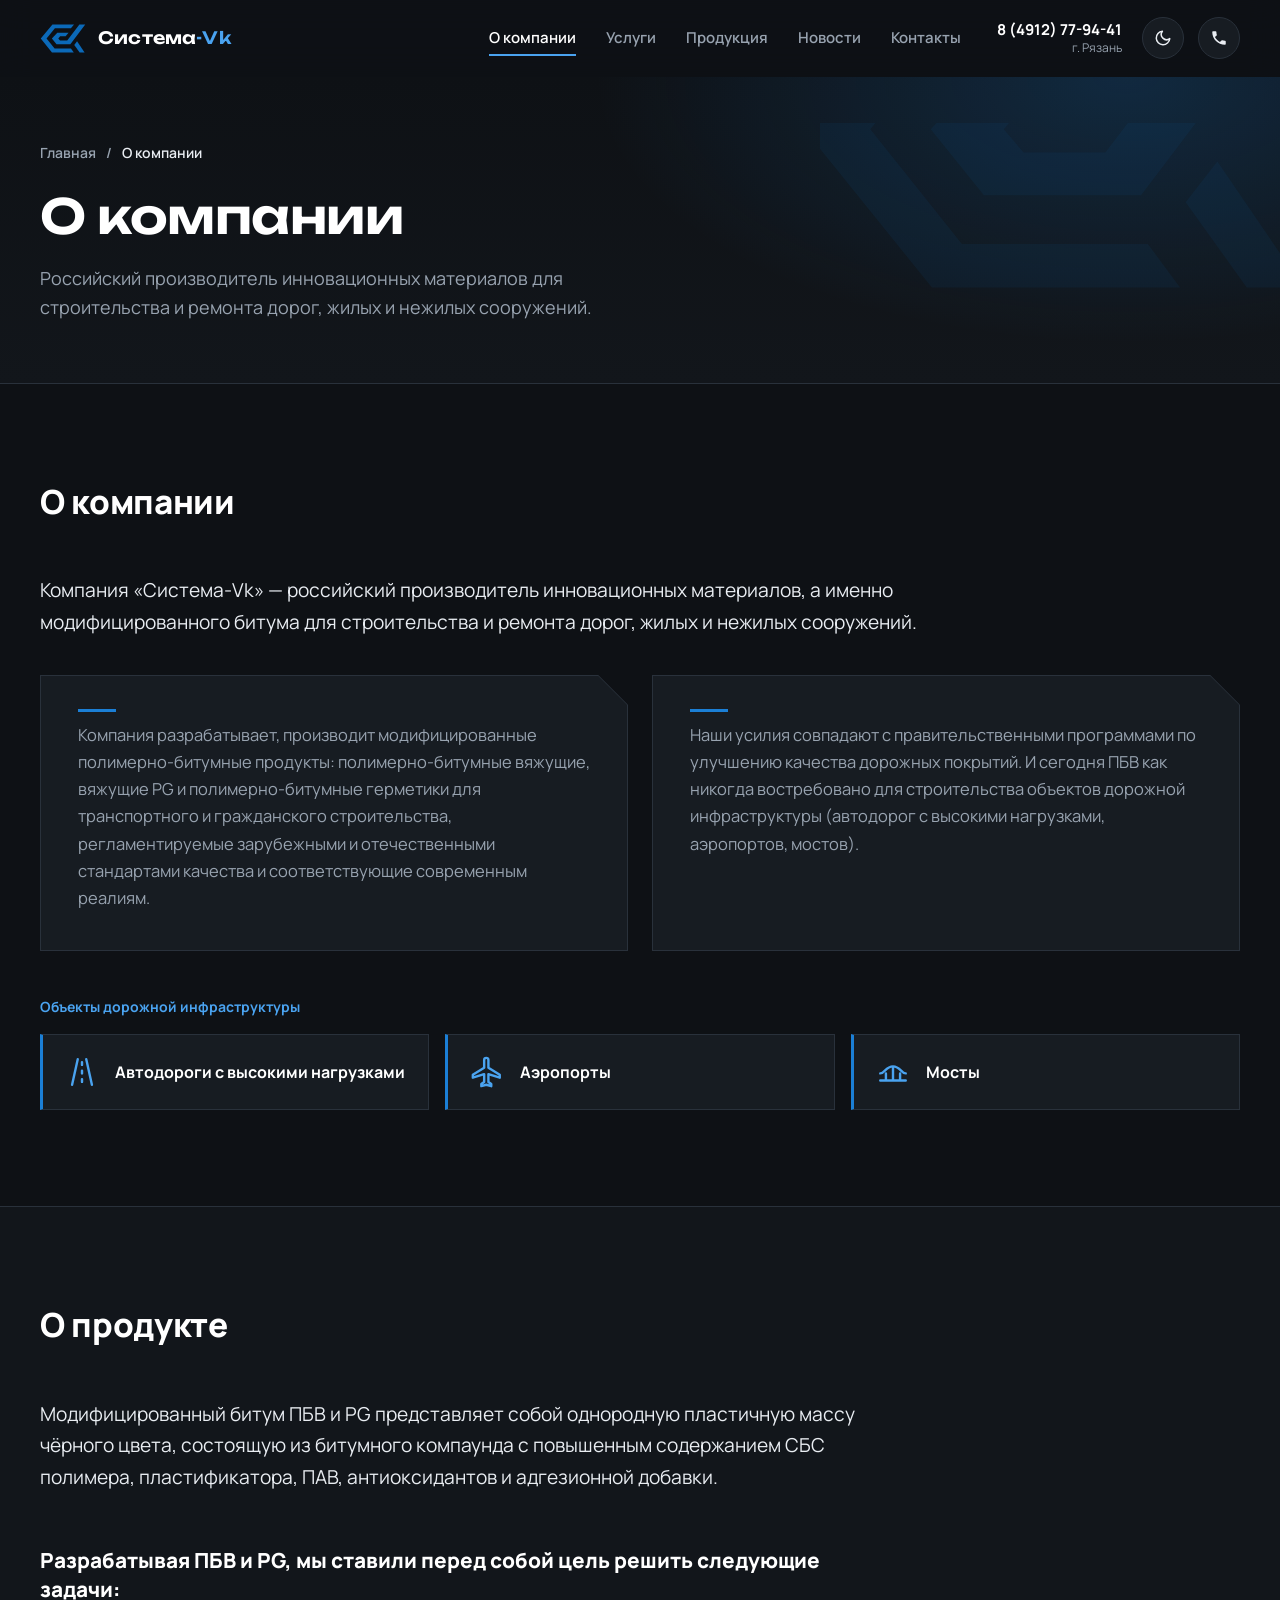
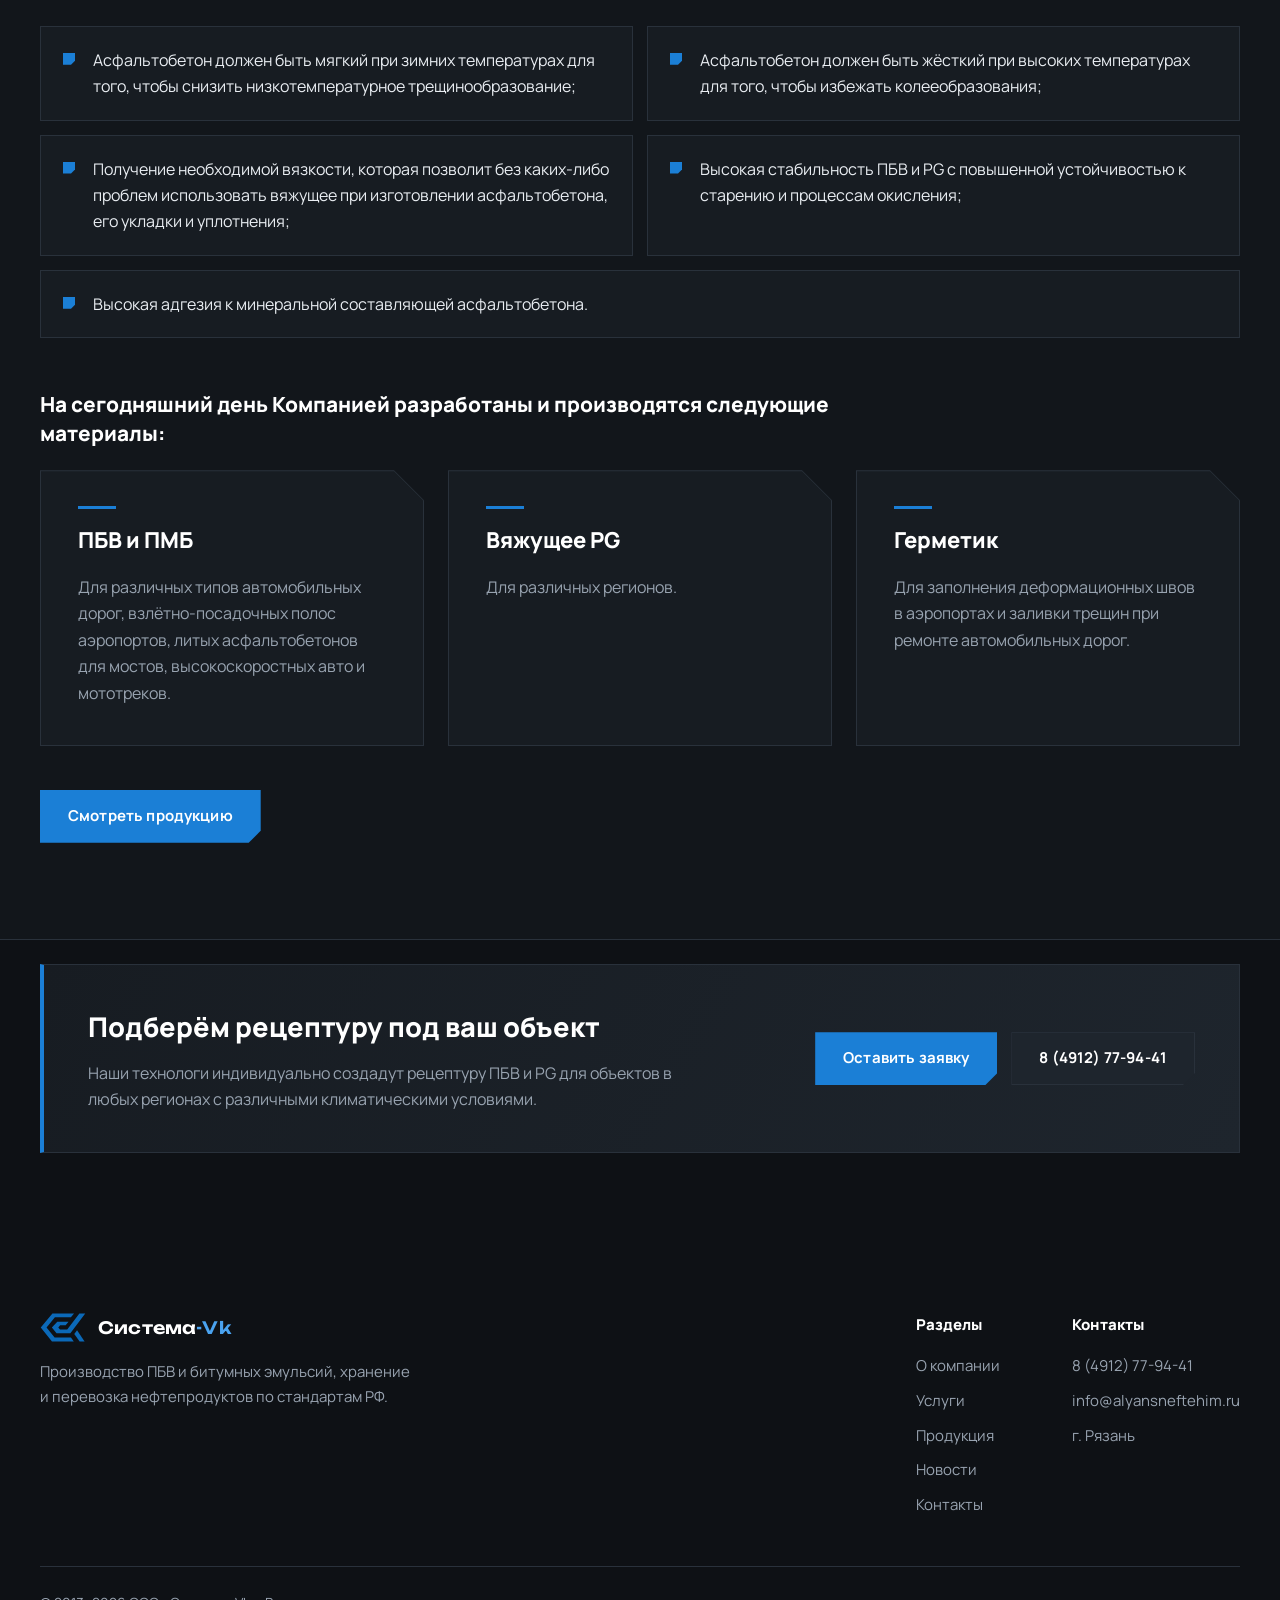
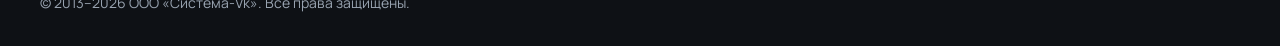
==== about.html @ 969b3a1b "update 2.0" ====
<!DOCTYPE html>
<html lang="ru" data-theme="dark">
<head>
<meta charset="UTF-8">
<meta name="viewport" content="width=device-width, initial-scale=1.0">
<title>О компании | Система-Vk</title>
<meta name="description" content="Компания «Система-Vk» — российский производитель модифицированного битума: ПБВ, вяжущих PG и герметиков">
<meta name="theme-color" content="#0e1115">
<link rel="icon" href="data:image/svg+xml,%3Csvg xmlns='http://www.w3.org/2000/svg' viewBox='40 281 920 584'%3E%3Cg fill='%230b69b8'%3E%3Cpolygon points='287,293 722,293 660,369 337,369 169,573 331,776 660,776 717,853 278,853 52,573'/%3E%3Cpolygon points='830,293 948,293 648,690 370,690 276,573 385,455 612,455 553,528 443,528 405,573 440,614 585,614'/%3E%3Cpolygon points='783,630 935,853 835,853 727,702'/%3E%3C/g%3E%3C/svg%3E">
<link rel="preconnect" href="https://fonts.googleapis.com">
<link rel="preconnect" href="https://fonts.gstatic.com" crossorigin>
<link href="https://fonts.googleapis.com/css2?family=Manrope:wght@400;500;600;700;800&family=Unbounded:wght@500;600&display=swap" rel="stylesheet">
<script>
  (function () {
    try { var t = localStorage.getItem('theme'); if (t) document.documentElement.setAttribute('data-theme', t); } catch (e) {}
    document.documentElement.classList.add('js');
  })();
</script>
<link rel="stylesheet" href="about.css">
</head>
<body>

  <svg width="0" height="0" style="position:absolute" aria-hidden="true">
    <symbol id="logo-mark" viewBox="40 281 920 584">
      <polygon fill="currentColor" points="287,293 722,293 660,369 337,369 169,573 331,776 660,776 717,853 278,853 52,573"/>
      <polygon fill="currentColor" points="830,293 948,293 648,690 370,690 276,573 385,455 612,455 553,528 443,528 405,573 440,614 585,614"/>
      <polygon fill="currentColor" points="783,630 935,853 835,853 727,702"/>
    </symbol>
  </svg>

  <header class="site-header">
    <div class="container header-inner">
      <a href="index.html" class="logo" aria-label="Система-Vk — на главную">
        <svg class="logo-mark" aria-hidden="true"><use href="#logo-mark"/></svg>
        <span class="logo-text">Система<b>-Vk</b></span>
      </a>

      <nav class="main-nav" id="mainNav" aria-label="Основное меню">
        <a href="about.html" data-page="about.html">О компании</a>
        <a href="services.html" data-page="services.html">Услуги</a>
        <a href="products.html" data-page="products.html">Продукция</a>
        <a href="news.html" data-page="news.html">Новости</a>
        <a href="contact.html" data-page="contact.html">Контакты</a>
      </nav>

      <div class="header-actions">
        <div class="phone-block">
          <a href="tel:+74912779441">8 (4912) 77-94-41</a>
          <span>г. Рязань</span>
        </div>
        <button type="button" class="theme-toggle" aria-label="Переключить тему">
          <svg class="icon-sun" viewBox="0 0 24 24" width="18" height="18" fill="none" stroke="currentColor" stroke-width="2" stroke-linecap="round"><circle cx="12" cy="12" r="4"/><path d="M12 2v2M12 20v2M4.9 4.9l1.4 1.4M17.7 17.7l1.4 1.4M2 12h2M20 12h2M4.9 19.1l1.4-1.4M17.7 6.3l1.4-1.4"/></svg>
          <svg class="icon-moon" viewBox="0 0 24 24" width="18" height="18" fill="none" stroke="currentColor" stroke-width="2" stroke-linecap="round" stroke-linejoin="round"><path d="M21 12.8A9 9 0 1 1 11.2 3a7 7 0 0 0 9.8 9.8z"/></svg>
        </button>
        <button type="button" class="call-btn" data-open-modal="callModal" aria-label="Заказать звонок">
          <svg viewBox="0 0 24 24" width="18" height="18"><path d="M6.6 10.8c1.4 2.8 3.8 5.1 6.6 6.6l2.2-2.2c.3-.3.7-.4 1-.2 1.1.4 2.3.6 3.6.6.6 0 1 .4 1 1V20c0 .6-.4 1-1 1C10.6 21 3 13.4 3 4c0-.6.4-1 1-1h3.5c.6 0 1 .4 1 1 0 1.3.2 2.5.6 3.6.1.4 0 .8-.2 1l-2.3 2.2z" fill="currentColor"/></svg>
        </button>
        <button type="button" class="btn btn-primary header-cta" data-open-modal="requestModal">Оставить заявку</button>
        <button type="button" class="burger" aria-label="Меню" aria-expanded="false" aria-controls="mainNav"><span></span><span></span><span></span></button>
      </div>
    </div>
  </header>

  <main>

    <section class="page-hero">
      <div class="page-hero-mark" aria-hidden="true"><svg viewBox="40 281 920 584"><use href="#logo-mark"/></svg></div>
      <div class="container page-hero-inner">
        <nav class="breadcrumbs" aria-label="Хлебные крошки">
          <a href="index.html">Главная</a><span aria-hidden="true">/</span><span>О компании</span>
        </nav>
        <h1>О компании</h1>
        <p>Российский производитель инновационных материалов для строительства и ремонта дорог, жилых и нежилых сооружений.</p>
      </div>
    </section>

    <section class="section">
      <div class="container">
        <div class="section-head reveal">
          <h2>О компании</h2>
        </div>

        <p class="lead reveal">Компания «Система-Vk» — российский производитель инновационных материалов, а именно модифицированного битума для строительства и ремонта дорог, жилых и нежилых сооружений.</p>

        <div class="two-col">
          <article class="card card-plain reveal">
            <div class="card-body">
              <p>Компания разрабатывает, производит модифицированные полимерно-битумные продукты: полимерно-битумные вяжущие, вяжущие PG и полимерно-битумные герметики для транспортного и гражданского строительства, регламентируемые зарубежными и отечественными стандартами качества и соответствующие современным реалиям.</p>
            </div>
          </article>
          <article class="card card-plain reveal">
            <div class="card-body">
              <p>Наши усилия совпадают с правительственными программами по улучшению качества дорожных покрытий. И сегодня ПБВ как никогда востребовано для строительства объектов дорожной инфраструктуры (автодорог с высокими нагрузками, аэропортов, мостов).</p>
            </div>
          </article>
        </div>

        <p class="objects-title reveal">Объекты дорожной инфраструктуры</p>
        <ul class="objects">
          <li class="reveal">
            <svg viewBox="0 0 24 24" fill="none" stroke="currentColor" stroke-width="1.7" stroke-linecap="round" stroke-linejoin="round" aria-hidden="true"><path d="M9 3 5 21M15 3l4 18M12 5v2M12 11v2M12 17v2"/></svg>
            Автодороги с высокими нагрузками
          </li>
          <li class="reveal">
            <svg viewBox="0 0 24 24" fill="none" stroke="currentColor" stroke-width="1.7" stroke-linecap="round" stroke-linejoin="round" aria-hidden="true"><path d="M21 16v-2l-8-5V3.5a1.5 1.5 0 0 0-3 0V9l-8 5v2l8-2.5V19l-2 1.5V22l3.5-1 3.5 1v-1.5L13 19v-5.5z"/></svg>
            Аэропорты
          </li>
          <li class="reveal">
            <svg viewBox="0 0 24 24" fill="none" stroke="currentColor" stroke-width="1.7" stroke-linecap="round" stroke-linejoin="round" aria-hidden="true"><path d="M3 18h18M3 13c3 0 4-5 9-5s6 5 9 5M7 13v5M12 8v10M17 13v5"/></svg>
            Мосты
          </li>
        </ul>
      </div>
    </section>

    <section class="section section-soft">
      <div class="container">
        <div class="section-head reveal">
          <h2>О продукте</h2>
        </div>

        <p class="lead reveal">Модифицированный битум ПБВ и PG представляет собой однородную пластичную массу чёрного цвета, состоящую из битумного компаунда с повышенным содержанием СБС полимера, пластификатора, ПАВ, антиоксидантов и адгезионной добавки.</p>

        <h3 class="sub-head reveal">Разрабатывая ПБВ и PG, мы ставили перед собой цель решить следующие задачи:</h3>
        <ul class="goals">
          <li class="reveal">Асфальтобетон должен быть мягкий при зимних температурах для того, чтобы снизить низкотемпературное трещинообразование;</li>
          <li class="reveal">Асфальтобетон должен быть жёсткий при высоких температурах для того, чтобы избежать колееобразования;</li>
          <li class="reveal">Получение необходимой вязкости, которая позволит без каких-либо проблем использовать вяжущее при изготовлении асфальтобетона, его укладки и уплотнения;</li>
          <li class="reveal">Высокая стабильность ПБВ и PG с повышенной устойчивостью к старению и процессам окисления;</li>
          <li class="reveal">Высокая адгезия к минеральной составляющей асфальтобетона.</li>
        </ul>

        <h3 class="sub-head reveal">На сегодняшний день Компанией разработаны и производятся следующие материалы:</h3>
        <div class="materials">
          <article class="card reveal">
            <div class="card-body">
              <h3>ПБВ и ПМБ</h3>
              <p>Для различных типов автомобильных дорог, взлётно-посадочных полос аэропортов, литых асфальтобетонов для мостов, высокоскоростных авто и мототреков.</p>
            </div>
          </article>
          <article class="card reveal">
            <div class="card-body">
              <h3>Вяжущее PG</h3>
              <p>Для различных регионов.</p>
            </div>
          </article>
          <article class="card reveal">
            <div class="card-body">
              <h3>Герметик</h3>
              <p>Для заполнения деформационных швов в аэропортах и заливки трещин при ремонте автомобильных дорог.</p>
            </div>
          </article>
        </div>

        <div class="section-action reveal">
          <a href="products.html" class="btn btn-primary">Смотреть продукцию</a>
        </div>
      </div>
    </section>

    <section class="section cta-section">
      <div class="container">
        <div class="cta reveal">
          <div class="cta-text">
            <h2>Подберём рецептуру под ваш объект</h2>
            <p>Наши технологи индивидуально создадут рецептуру ПБВ и PG для объектов в любых регионах с различными климатическими условиями.</p>
          </div>
          <div class="cta-actions">
            <button type="button" class="btn btn-primary" data-open-modal="requestModal">Оставить заявку</button>
            <a href="tel:+74912779441" class="btn btn-ghost">8 (4912) 77-94-41</a>
          </div>
        </div>
      </div>
    </section>

  </main>

  <footer class="site-footer">
    <div class="container">
      <div class="footer-top">
        <div class="footer-brand">
          <div class="logo">
            <svg class="logo-mark" aria-hidden="true"><use href="#logo-mark"/></svg>
            <span class="logo-text">Система<b>-Vk</b></span>
          </div>
          <p>Производство ПБВ и битумных эмульсий, хранение и перевозка нефтепродуктов по стандартам РФ.</p>
        </div>
        <div class="footer-cols">
          <div class="footer-col">
            <h5>Разделы</h5>
            <a href="about.html">О компании</a>
            <a href="services.html">Услуги</a>
            <a href="products.html">Продукция</a>
            <a href="news.html">Новости</a>
            <a href="contact.html">Контакты</a>
          </div>
          <div class="footer-col">
            <h5>Контакты</h5>
            <a href="tel:+74912779441">8 (4912) 77-94-41</a>
            <a href="mailto:info@alyansneftehim.ru">info@alyansneftehim.ru</a>
            <a href="contact.html">г. Рязань</a>
          </div>
        </div>
      </div>
      <div class="footer-bottom">
        <span>© 2013–2026 ООО «Система-Vk». Все права защищены.</span>
      </div>
    </div>
  </footer>

  <!-- ОКНО: ЗАЯВКА -->
  <div class="modal-overlay" id="requestModal" aria-hidden="true">
    <div class="modal-box" role="dialog" aria-modal="true" aria-labelledby="modalTitle">
      <button type="button" class="modal-close" data-close-modal aria-label="Закрыть">✕</button>
      <h3 id="modalTitle">Оставить заявку</h3>
      <form class="modal-form" data-success="Спасибо! Заявка отправлена.">
        <div class="field">
          <label for="modalName">Имя</label>
          <input id="modalName" type="text" placeholder="Ваше имя" required>
        </div>
        <div class="field">
          <label for="modalEmail">Email</label>
          <input id="modalEmail" type="email" placeholder="example@mail.ru" required>
        </div>
        <div class="field">
          <label for="modalMessage">Сообщение</label>
          <textarea id="modalMessage" placeholder="Опишите ваш запрос"></textarea>
        </div>
        <a href="privacy-policy.html" class="modal-privacy-link">Политика конфиденциальности</a>
        <button type="submit" class="btn btn-primary">Отправить</button>
      </form>
    </div>
  </div>

  <!-- ОКНО: ЗВОНОК -->
  <div class="modal-overlay" id="callModal" aria-hidden="true">
    <div class="modal-box" role="dialog" aria-modal="true" aria-labelledby="callModalTitle">
      <button type="button" class="modal-close" data-close-modal aria-label="Закрыть">✕</button>
      <h3 id="callModalTitle">Заказать звонок</h3>
      <form class="modal-form" data-success="Спасибо! Мы вам перезвоним.">
        <div class="field">
          <label for="callName">ФИО</label>
          <input id="callName" type="text" placeholder="Ваше ФИО" required>
        </div>
        <div class="field">
          <label for="callPhone">Телефон</label>
          <input id="callPhone" type="tel" placeholder="+7 (___) ___-__-__" required>
        </div>
        <a href="privacy-policy.html" class="modal-privacy-link">Политика конфиденциальности</a>
        <button type="submit" class="btn btn-primary">Отправить</button>
      </form>
    </div>
  </div>

  <div class="lightbox-overlay" id="lightbox" aria-hidden="true">
    <button type="button" class="lightbox-close" data-close-lightbox aria-label="Закрыть">✕</button>
    <img class="lightbox-img" id="lightboxImg" src="" alt="">
  </div>

  <div class="toast" id="toast" role="status" aria-live="polite"></div>

  <script src="script.js"></script>
</body>
</html>
---- about.css ----
/* =====================================================
   about.css — стили страницы «О компании» (about.html)
   Тёмная тема по умолчанию, светлая — через [data-theme="light"]
   ===================================================== */

/* ---------- Переменные ---------- */
:root {
  --bg: #0e1115;
  --bg-soft: #12161b;
  --surface: #171c22;
  --surface-2: #1e252d;
  --line: #29313b;
  --text: #e9edf2;
  --text-strong: #ffffff;
  --muted: #98a3b0;
  --logo: #0b69b8;
  --accent: #1b7fd6;
  --accent-2: #4aa3f0;
  --accent-ink: #ffffff;
  --glow: rgba(27, 127, 214, .22);
  --header-bg: rgba(14, 17, 21, .72);
  --overlay: rgba(5, 7, 10, .72);
  --shadow: 0 30px 60px -30px rgba(0, 0, 0, .7);

  --radius: 10px;
  --cut: 30px;               /* срез угла карточек — повторяет скос логотипа */
  --ease: cubic-bezier(.22, .8, .24, 1);
  --font: 'Manrope', system-ui, -apple-system, 'Segoe UI', Roboto, Arial, sans-serif;
  --font-display: 'Unbounded', 'Manrope', system-ui, sans-serif;
  --header-h: 76px;
}

[data-theme="light"] {
  --bg: #f2f5f8;
  --bg-soft: #e9eef3;
  --surface: #ffffff;
  --surface-2: #f4f7fa;
  --line: #d6dde5;
  --text: #1a2230;
  --text-strong: #0b121c;
  --muted: #5d6877;
  --accent: #0b69b8;
  --accent-2: #1b7fd6;
  --glow: rgba(11, 105, 184, .16);
  --header-bg: rgba(242, 245, 248, .8);
  --overlay: rgba(15, 22, 32, .55);
  --shadow: 0 30px 60px -34px rgba(20, 40, 70, .35);
}

/* ---------- База ---------- */
*, *::before, *::after { box-sizing: border-box; }
html { scroll-behavior: smooth; scroll-padding-top: calc(var(--header-h) + 12px); }
body {
  margin: 0;
  font-family: var(--font);
  font-size: 16px;
  line-height: 1.65;
  color: var(--text);
  background: var(--bg);
  -webkit-font-smoothing: antialiased;
}
body.modal-open { overflow: hidden; }
img, svg { max-width: 100%; }
a { color: inherit; text-decoration: none; }
h1, h2, h3, h4, h5, p, ul { margin: 0; }
ul { padding: 0; list-style: none; }
button { font: inherit; color: inherit; cursor: pointer; }
:focus-visible { outline: 2px solid var(--accent-2); outline-offset: 3px; }

html.theme-anim *, html.theme-anim *::before, html.theme-anim *::after {
  transition: background-color .45s ease, color .45s ease, border-color .45s ease !important;
}

.container { width: min(1200px, 100% - 48px); margin-inline: auto; }

/* ---------- Кнопки ---------- */
.btn {
  position: relative;
  overflow: hidden;
  display: inline-flex;
  align-items: center;
  justify-content: center;
  gap: 8px;
  padding: 14px 28px;
  border: 0;
  font-weight: 700;
  font-size: 15px;
  letter-spacing: .01em;
  white-space: nowrap;
  clip-path: polygon(0 0, 100% 0, 100% calc(100% - 12px), calc(100% - 12px) 100%, 0 100%);
  transition: transform .35s var(--ease), background-color .3s ease, color .3s ease;
}
.btn::after {
  content: "";
  position: absolute;
  inset: 0;
  background: linear-gradient(105deg, transparent 30%, rgba(255, 255, 255, .28) 50%, transparent 70%);
  transform: translateX(-120%);
  transition: transform .7s var(--ease);
}
.btn:hover::after { transform: translateX(120%); }
.btn:hover { transform: translateY(-2px); }
.btn:active { transform: translateY(0); }
.btn-primary { background: var(--accent); color: var(--accent-ink); }
.btn-primary:hover { background: var(--accent-2); }
.btn-ghost {
  background: var(--surface-2);
  color: var(--text-strong);
  box-shadow: inset 0 0 0 1px var(--line);
}
.btn-ghost:hover { background: var(--surface); box-shadow: inset 0 0 0 1px var(--accent); }

/* ---------- Шапка ---------- */
.site-header {
  position: sticky;
  top: 0;
  z-index: 50;
  background: var(--header-bg);
  -webkit-backdrop-filter: blur(16px) saturate(140%);
  backdrop-filter: blur(16px) saturate(140%);
  border-bottom: 1px solid transparent;
  transition: border-color .4s ease, box-shadow .4s ease;
}
.site-header.scrolled { border-bottom-color: var(--line); box-shadow: 0 10px 30px -20px rgba(0, 0, 0, .6); }
.header-inner {
  display: flex;
  align-items: center;
  gap: 24px;
  height: var(--header-h);
  transition: height .4s var(--ease);
}
.site-header.scrolled .header-inner { height: 64px; }

.logo { display: inline-flex; align-items: center; gap: 12px; flex-shrink: 0; }
.logo-mark { width: 46px; height: 29px; color: var(--logo); transition: transform .5s var(--ease), color .3s ease; }
.logo:hover .logo-mark { transform: translateX(-3px); color: var(--accent-2); }
.logo-text {
  font-family: var(--font-display);
  font-weight: 600;
  font-size: 17px;
  letter-spacing: .01em;
  color: var(--text-strong);
}
.logo-text b { font-weight: 600; color: var(--accent-2); }

.main-nav { display: flex; gap: 6px; margin-left: auto; }
.main-nav a {
  position: relative;
  white-space: nowrap;
  padding: 10px 12px;
  font-size: 15px;
  font-weight: 600;
  color: var(--muted);
  transition: color .25s ease;
}
.main-nav a::after {
  content: "";
  position: absolute;
  left: 12px; right: 12px; bottom: 4px;
  height: 2px;
  background: var(--accent-2);
  transform: scaleX(0);
  transform-origin: left;
  transition: transform .4s var(--ease);
}
.main-nav a:hover, .main-nav a.active { color: var(--text-strong); }
.main-nav a:hover::after, .main-nav a.active::after { transform: scaleX(1); }

.header-actions { display: flex; align-items: center; gap: 14px; flex-shrink: 0; }
.phone-block { display: flex; flex-direction: column; align-items: flex-end; line-height: 1.25; margin-right: 6px; flex-shrink: 0; white-space: nowrap; }
.phone-block a { font-weight: 700; font-size: 15px; color: var(--text-strong); transition: color .25s ease; }
.phone-block a:hover { color: var(--accent-2); }
.phone-block span { font-size: 12px; color: var(--muted); }

.theme-toggle, .call-btn {
  display: grid;
  place-items: center;
  width: 42px; height: 42px;
  background: var(--surface);
  border: 1px solid var(--line);
  border-radius: 50%;
  color: var(--text);
  transition: border-color .3s ease, color .3s ease, transform .4s var(--ease), background-color .3s ease;
}
.theme-toggle:hover, .call-btn:hover { border-color: var(--accent); color: var(--accent-2); transform: translateY(-2px); }
.theme-toggle { position: relative; overflow: hidden; }
.theme-toggle svg { position: absolute; transition: transform .5s var(--ease), opacity .3s ease; }
.icon-sun { transform: translateY(26px) rotate(-60deg); opacity: 0; }
[data-theme="light"] .icon-sun { transform: none; opacity: 1; }
[data-theme="light"] .icon-moon { transform: translateY(-26px) rotate(60deg); opacity: 0; }

.burger {
  display: none;
  width: 42px; height: 42px;
  padding: 0;
  background: var(--surface);
  border: 1px solid var(--line);
  border-radius: 50%;
  position: relative;
}
.burger span {
  position: absolute;
  left: 12px; right: 12px;
  height: 2px;
  background: var(--text);
  border-radius: 2px;
  transition: transform .4s var(--ease), opacity .25s ease;
}
.burger span:nth-child(1) { top: 14px; }
.burger span:nth-child(2) { top: 20px; }
.burger span:nth-child(3) { top: 26px; }
.burger.open span:nth-child(1) { transform: translateY(6px) rotate(45deg); }
.burger.open span:nth-child(2) { opacity: 0; }
.burger.open span:nth-child(3) { transform: translateY(-6px) rotate(-45deg); }

/* ---------- Секции ---------- */
.section { padding-block: 96px; }
.section-soft { background: var(--bg-soft); border-block: 1px solid var(--line); }
.section-head { max-width: 920px; margin-bottom: 52px; }
.section-head h2 {
  font-weight: 800;
  font-size: clamp(1.45rem, 2.6vw, 2.15rem);
  line-height: 1.3;
  letter-spacing: -.01em;
  color: var(--text-strong);
}
.section-head p { margin-top: 16px; font-size: 18px; color: var(--muted); }

/* ---------- Карточки (срезанный угол как у логотипа) ---------- */
.card {
  position: relative;
  background: var(--line);
  clip-path: polygon(0 0, calc(100% - var(--cut)) 0, 100% var(--cut), 100% 100%, 0 100%);
  transition: background-color .4s ease, transform .5s var(--ease);
}
.card::before {
  content: "";
  position: absolute;
  inset: 1px;
  background: var(--surface);
  clip-path: polygon(0 0, calc(100% - var(--cut) + 1px) 0, 100% calc(var(--cut) - 1px), 100% 100%, 0 100%);
  transition: background-color .4s ease;
}
.card::after {
  content: "";
  position: absolute;
  inset: 1px;
  background: radial-gradient(420px circle at var(--mx, 50%) var(--my, 0%), var(--glow), transparent 60%);
  opacity: 0;
  transition: opacity .4s ease;
  pointer-events: none;
}
.card:hover { background: var(--accent); transform: translateY(-4px); }
.card:hover::after { opacity: 1; }
.card-body { position: relative; z-index: 1; padding: 36px 38px 40px; }

.card h3 {
  position: relative;
  font-size: 21px;
  font-weight: 800;
  line-height: 1.35;
  color: var(--text-strong);
  margin-bottom: 18px;
  padding-top: 20px;
}
.card h3::before {
  content: "";
  position: absolute;
  top: 0; left: 0;
  width: 38px; height: 3px;
  background: var(--accent);
  transition: width .5s var(--ease);
}
.card:hover h3::before { width: 72px; }
.card p { color: var(--muted); }
.card p + p { margin-top: 14px; }

.grid { display: grid; grid-template-columns: repeat(2, minmax(0, 1fr)); gap: 24px; align-items: start; }
.card-wide { grid-column: 1 / -1; }

.sites { display: flex; flex-wrap: wrap; gap: 14px; margin-top: 22px; }
.sites li {
  display: inline-flex;
  align-items: center;
  gap: 10px;
  padding: 12px 18px;
  font-weight: 700;
  color: var(--text-strong);
  background: var(--surface-2);
  border: 1px solid var(--line);
  border-left: 3px solid var(--accent);
}
.sites svg { color: var(--accent-2); flex-shrink: 0; }


/* ---------- Подвал ---------- */
.site-footer { background: var(--bg); padding-top: 64px; }
.footer-top { display: flex; justify-content: space-between; gap: 48px; flex-wrap: wrap; padding-bottom: 48px; }
.footer-brand { max-width: 380px; }
.footer-brand .logo { margin-bottom: 18px; }
.footer-brand p { font-size: 15px; color: var(--muted); }
.footer-cols { display: flex; gap: 72px; flex-wrap: wrap; }
.footer-col { display: flex; flex-direction: column; gap: 10px; }
.footer-col h5 { font-size: 15px; font-weight: 800; color: var(--text-strong); margin-bottom: 6px; }
.footer-col a { font-size: 15px; color: var(--muted); transition: color .25s ease, transform .3s var(--ease); }
.footer-col a:hover { color: var(--accent-2); transform: translateX(3px); }
.footer-bottom { padding: 24px 0 32px; border-top: 1px solid var(--line); font-size: 14px; color: var(--muted); }

/* ---------- Модальные окна ---------- */
.modal-overlay {
  position: fixed;
  inset: 0;
  z-index: 100;
  display: grid;
  place-items: center;
  padding: 20px;
  background: var(--overlay);
  -webkit-backdrop-filter: blur(6px);
  backdrop-filter: blur(6px);
  opacity: 0;
  visibility: hidden;
  transition: opacity .35s ease, visibility 0s linear .35s;
}
.modal-overlay.open { opacity: 1; visibility: visible; transition: opacity .35s ease; }
.modal-box {
  position: relative;
  width: min(440px, 100%);
  max-height: calc(100vh - 40px);
  overflow-y: auto;
  padding: 38px 36px 34px;
  background: var(--surface);
  border: 1px solid var(--line);
  border-top: 3px solid var(--accent);
  box-shadow: var(--shadow);
  transform: translateY(24px) scale(.96);
  opacity: 0;
  transition: transform .5s var(--ease), opacity .35s ease;
}
.modal-overlay.open .modal-box { transform: none; opacity: 1; }
.modal-box h3 { font-size: 24px; font-weight: 800; color: var(--text-strong); margin-bottom: 24px; }
.modal-close {
  position: absolute;
  top: 14px; right: 14px;
  width: 36px; height: 36px;
  background: transparent;
  border: 0;
  border-radius: 50%;
  color: var(--muted);
  transition: background-color .25s ease, color .25s ease, transform .4s var(--ease);
}
.modal-close:hover { background: var(--surface-2); color: var(--text-strong); transform: rotate(90deg); }
.modal-form { display: flex; flex-direction: column; gap: 16px; }
.field { display: flex; flex-direction: column; gap: 6px; }
.field label { font-size: 14px; font-weight: 600; color: var(--muted); }
.field input, .field textarea {
  width: 100%;
  padding: 12px 14px;
  font: inherit;
  color: var(--text-strong);
  background: var(--bg);
  border: 1px solid var(--line);
  border-radius: 8px;
  transition: border-color .25s ease, box-shadow .25s ease;
}
.field textarea { min-height: 96px; resize: vertical; }
.field input::placeholder, .field textarea::placeholder { color: var(--muted); opacity: .7; }
.field input:focus, .field textarea:focus { outline: 0; border-color: var(--accent); box-shadow: 0 0 0 3px var(--glow); }
.modal-privacy-link { font-size: 13px; color: var(--muted); text-decoration: underline; text-underline-offset: 3px; }
.modal-privacy-link:hover { color: var(--accent-2); }
.modal-form .btn { align-self: stretch; margin-top: 4px; }

/* ---------- Просмотр изображений (для следующих страниц) ---------- */
.lightbox-overlay {
  position: fixed; inset: 0; z-index: 110;
  display: grid; place-items: center; padding: 24px;
  background: var(--overlay);
  opacity: 0; visibility: hidden;
  transition: opacity .35s ease, visibility 0s linear .35s;
}
.lightbox-overlay.open { opacity: 1; visibility: visible; transition: opacity .35s ease; }
.lightbox-img { max-width: 100%; max-height: 90vh; box-shadow: var(--shadow); transform: scale(.94); transition: transform .5s var(--ease); }
.lightbox-overlay.open .lightbox-img { transform: none; }
.lightbox-close { position: absolute; top: 18px; right: 18px; width: 42px; height: 42px; border: 0; border-radius: 50%; background: var(--surface); color: var(--text); }

/* ---------- Уведомление ---------- */
.toast {
  position: fixed;
  left: 50%; bottom: 28px;
  z-index: 120;
  padding: 14px 22px;
  font-weight: 600;
  color: var(--accent-ink);
  background: var(--accent);
  box-shadow: var(--shadow);
  clip-path: polygon(0 0, 100% 0, 100% calc(100% - 10px), calc(100% - 10px) 100%, 0 100%);
  transform: translate(-50%, 30px);
  opacity: 0;
  pointer-events: none;
  transition: transform .5s var(--ease), opacity .35s ease;
}
.toast.show { transform: translate(-50%, 0); opacity: 1; }

/* ---------- Появление при прокрутке (сдержанное) ---------- */
.js .reveal { opacity: 0; transform: translateY(22px); transition: opacity .8s ease, transform .9s var(--ease), background-color .4s ease; transition-delay: var(--d, 0s); }
.js .reveal.in { opacity: 1; transform: none; }
.js .card.reveal.in { transition-delay: 0s; transition-duration: .8s, .5s, .4s; }
.js .card.reveal.in:hover { transform: translateY(-4px); }
.js .card.reveal:not(.in) { transition-delay: var(--d, 0s); }

/* ---------- Адаптив ---------- */
@media (max-width: 1320px) {
  .header-cta { display: none; }
}

@media (max-width: 1180px) {
  .phone-block { display: none; }
  .header-inner { gap: 20px; }
}

@media (max-width: 1040px) {
  .burger { display: block; }
  .main-nav {
    position: absolute;
    top: 100%; left: 0; right: 0;
    flex-direction: column;
    gap: 0;
    margin: 0;
    padding: 8px 24px 20px;
    background: var(--surface);
    border-bottom: 1px solid var(--line);
    clip-path: inset(0 0 100% 0);
    visibility: hidden;
    transition: clip-path .5s var(--ease), visibility 0s linear .5s;
  }
  .main-nav.open { clip-path: inset(0 0 0 0); visibility: visible; transition: clip-path .5s var(--ease); }
  .main-nav a { padding: 14px 4px; border-bottom: 1px solid var(--line); font-size: 17px; }
  .main-nav a::after { display: none; }
  .header-actions { margin-left: auto; }
}

@media (max-width: 960px) {
  .section { padding-block: 72px; }
  .grid { grid-template-columns: 1fr; }
  .products { grid-template-columns: 1fr; }
}

@media (max-width: 600px) {
  :root { --cut: 22px; --header-h: 64px; }
  .container { width: calc(100% - 32px); }
  .header-inner { gap: 12px; }
  .header-actions { gap: 8px; }
  .theme-toggle, .call-btn, .burger { width: 42px; height: 42px; }
  .logo { gap: 9px; }
  .logo-text { font-size: 15px; }
  .logo-mark { width: 40px; height: 25px; }
  .main-nav { padding: 4px 16px 16px; }


  .section { padding-block: 56px; }
  .section-head { margin-bottom: 32px; }
  .section-head h2 { font-size: 1.3rem; }
  .section-head p { font-size: 16px; }

  .grid, .products { gap: 14px; }
  .card-body { padding: 24px 20px 26px; }
  .card h3 { font-size: 17px; padding-top: 16px; }
  .card p { font-size: 15px; }
  .acc-toggle { gap: 14px; }
  .acc-icon { width: 34px; height: 34px; }
  .product-name { font-size: 26px; }
  .product-sub { font-size: 15px; }
  .chips { gap: 6px; }
  .chips li { padding: 6px 10px; font-size: 13px; }
  .sites { flex-direction: column; gap: 10px; }
  .sites li { padding: 11px 14px; font-size: 15px; }

  .site-footer { padding-top: 44px; }
  .footer-top { gap: 32px; padding-bottom: 32px; }
  .footer-cols { gap: 32px; }
  .footer-bottom { font-size: 13px; }
  .modal-box { padding: 30px 20px 24px; }
  .toast { width: calc(100% - 32px); text-align: center; }
}

@media (max-width: 360px) {
  .logo-text { font-size: 14px; }
}

/* На сенсорных экранах отключаем «подъём» карточек при касании */
@media (hover: none) {
  .card:hover, .js .card.reveal.in:hover { transform: none; }
  .card:hover { background: var(--line); }
  .btn:hover { transform: none; }
}

/* ---------- Уменьшенное движение ---------- */
@media (prefers-reduced-motion: reduce) {
  html { scroll-behavior: auto; }
  *, *::before, *::after { animation-duration: .01ms !important; animation-delay: 0s !important; animation-iteration-count: 1 !important; transition-duration: .01ms !important; transition-delay: 0s !important; }
  .js .reveal { opacity: 1; transform: none; }
}

/* ---------- Шапка страницы ---------- */
.page-hero {
  position: relative;
  overflow: hidden;
  padding: 64px 0 60px;
  background:
    radial-gradient(760px 380px at 88% 0%, var(--glow), transparent 70%),
    linear-gradient(180deg, var(--bg) 0%, var(--bg-soft) 100%);
  border-bottom: 1px solid var(--line);
}
.page-hero-mark {
  position: absolute;
  right: -60px; bottom: -70px;
  width: min(520px, 60vw);
  color: var(--logo);
  opacity: .08;
  pointer-events: none;
}
.page-hero-mark svg { display: block; width: 100%; height: auto; }
.page-hero-inner { position: relative; }
.page-hero-inner > * { opacity: 0; transform: translateY(16px); animation: rise .9s var(--ease) forwards; }
.page-hero-inner > :nth-child(1) { animation-delay: .05s; }
.page-hero-inner > :nth-child(2) { animation-delay: .18s; }
.page-hero-inner > :nth-child(3) { animation-delay: .32s; }
@keyframes rise { to { opacity: 1; transform: none; } }
.breadcrumbs { display: flex; flex-wrap: wrap; gap: 10px; margin-bottom: 24px; font-size: 14px; font-weight: 600; color: var(--muted); }
.breadcrumbs a { transition: color .25s ease; }
.breadcrumbs a:hover { color: var(--accent-2); }
.breadcrumbs span:last-child { color: var(--text); }
.page-hero h1 {
  font-family: var(--font-display);
  font-weight: 600;
  font-size: clamp(1.9rem, 4vw, 3rem);
  line-height: 1.2;
  letter-spacing: -.01em;
  color: var(--text-strong);
  margin-bottom: 18px;
}
.page-hero p { max-width: 640px; font-size: 18px; color: var(--muted); }

/* ---------- Общие элементы страниц ---------- */
.lead { max-width: 880px; margin-bottom: 36px; font-size: clamp(1.05rem, 1.5vw, 1.25rem); line-height: 1.65; color: var(--text); }
.sub-head { max-width: 860px; margin: 52px 0 22px; font-size: clamp(1.1rem, 1.7vw, 1.3rem); font-weight: 800; line-height: 1.4; color: var(--text-strong); }
.card-plain .card-body { padding-top: 46px; }
.card-plain .card-body::before { content: ""; position: absolute; top: 34px; left: 38px; width: 38px; height: 3px; background: var(--accent); transition: width .5s var(--ease); }
.card-plain:hover .card-body::before { width: 72px; }
.card-plain p { font-size: 16.5px; }

.cta-section { padding-block: 24px 96px; }
.cta {
  display: flex;
  align-items: center;
  justify-content: space-between;
  gap: 32px;
  padding: 40px 44px;
  background: linear-gradient(120deg, var(--surface) 0%, var(--surface-2) 100%);
  border: 1px solid var(--line);
  border-left: 4px solid var(--accent);
}
.cta h2 { font-size: clamp(1.25rem, 2.2vw, 1.7rem); font-weight: 800; color: var(--text-strong); margin-bottom: 10px; }
.cta p { max-width: 620px; color: var(--muted); }
.cta-actions { display: flex; flex-wrap: wrap; gap: 14px; flex-shrink: 0; }

@media (max-width: 960px) {
  .cta { flex-direction: column; align-items: flex-start; padding: 32px 28px; }
  .page-hero { padding: 44px 0 44px; }
}
@media (max-width: 600px) {
  .page-hero { padding: 32px 0 36px; }
  .page-hero p { font-size: 16px; }
  .breadcrumbs { margin-bottom: 18px; }
  .card-plain .card-body { padding-top: 40px; }
  .card-plain .card-body::before { top: 28px; left: 20px; }
  .cta { padding: 26px 20px; gap: 22px; }
  .cta-actions { width: 100%; }
  .cta-actions .btn { flex: 1 1 100%; }
  .cta-section { padding-block: 8px 56px; }
}
@media (prefers-reduced-motion: reduce) {
  .page-hero-inner > * { opacity: 1; transform: none; }
}

/* ---------- О компании: страница ---------- */
.two-col { display: grid; grid-template-columns: repeat(2, minmax(0, 1fr)); gap: 24px; align-items: stretch; }
.objects-title { margin: 44px 0 16px; font-size: 14px; font-weight: 700; color: var(--accent-2); }
.objects { display: grid; grid-template-columns: repeat(3, minmax(0, 1fr)); gap: 16px; }
.objects li {
  display: flex;
  align-items: center;
  gap: 16px;
  padding: 20px 22px;
  font-weight: 700;
  line-height: 1.35;
  color: var(--text-strong);
  background: var(--surface);
  border: 1px solid var(--line);
  border-left: 3px solid var(--accent);
  transition: border-color .3s ease, transform .5s var(--ease);
}
.objects li:hover { border-color: var(--accent); transform: translateY(-3px); }
.objects svg { flex-shrink: 0; width: 34px; height: 34px; color: var(--accent-2); }

.goals { display: grid; grid-template-columns: repeat(2, minmax(0, 1fr)); gap: 14px; }
.goals li {
  position: relative;
  padding: 20px 22px 20px 52px;
  color: var(--text);
  background: var(--surface);
  border: 1px solid var(--line);
  transition: border-color .3s ease;
}
.goals li:hover { border-color: var(--accent); }
.goals li::before {
  content: "";
  position: absolute;
  top: 26px; left: 22px;
  width: 12px; height: 12px;
  background: var(--accent);
  clip-path: polygon(0 0, 100% 0, 100% calc(100% - 4px), calc(100% - 4px) 100%, 0 100%);
}
.goals li:last-child:nth-child(odd) { grid-column: 1 / -1; }

.materials { display: grid; grid-template-columns: repeat(3, minmax(0, 1fr)); gap: 24px; }
.materials .card h3 { font-size: 22px; }
.section-action { margin-top: 44px; }

@media (max-width: 960px) {
  .two-col, .materials { grid-template-columns: 1fr; }
  .objects { grid-template-columns: 1fr; }
  .goals { grid-template-columns: 1fr; }
}
@media (max-width: 600px) {
  .objects li { padding: 16px 18px; }
  .goals li { padding: 16px 16px 16px 46px; font-size: 15px; }
  .goals li::before { top: 22px; left: 18px; }
  .materials, .two-col { gap: 14px; }
  .sub-head { margin: 36px 0 18px; }
  .section-action .btn { width: 100%; }
}
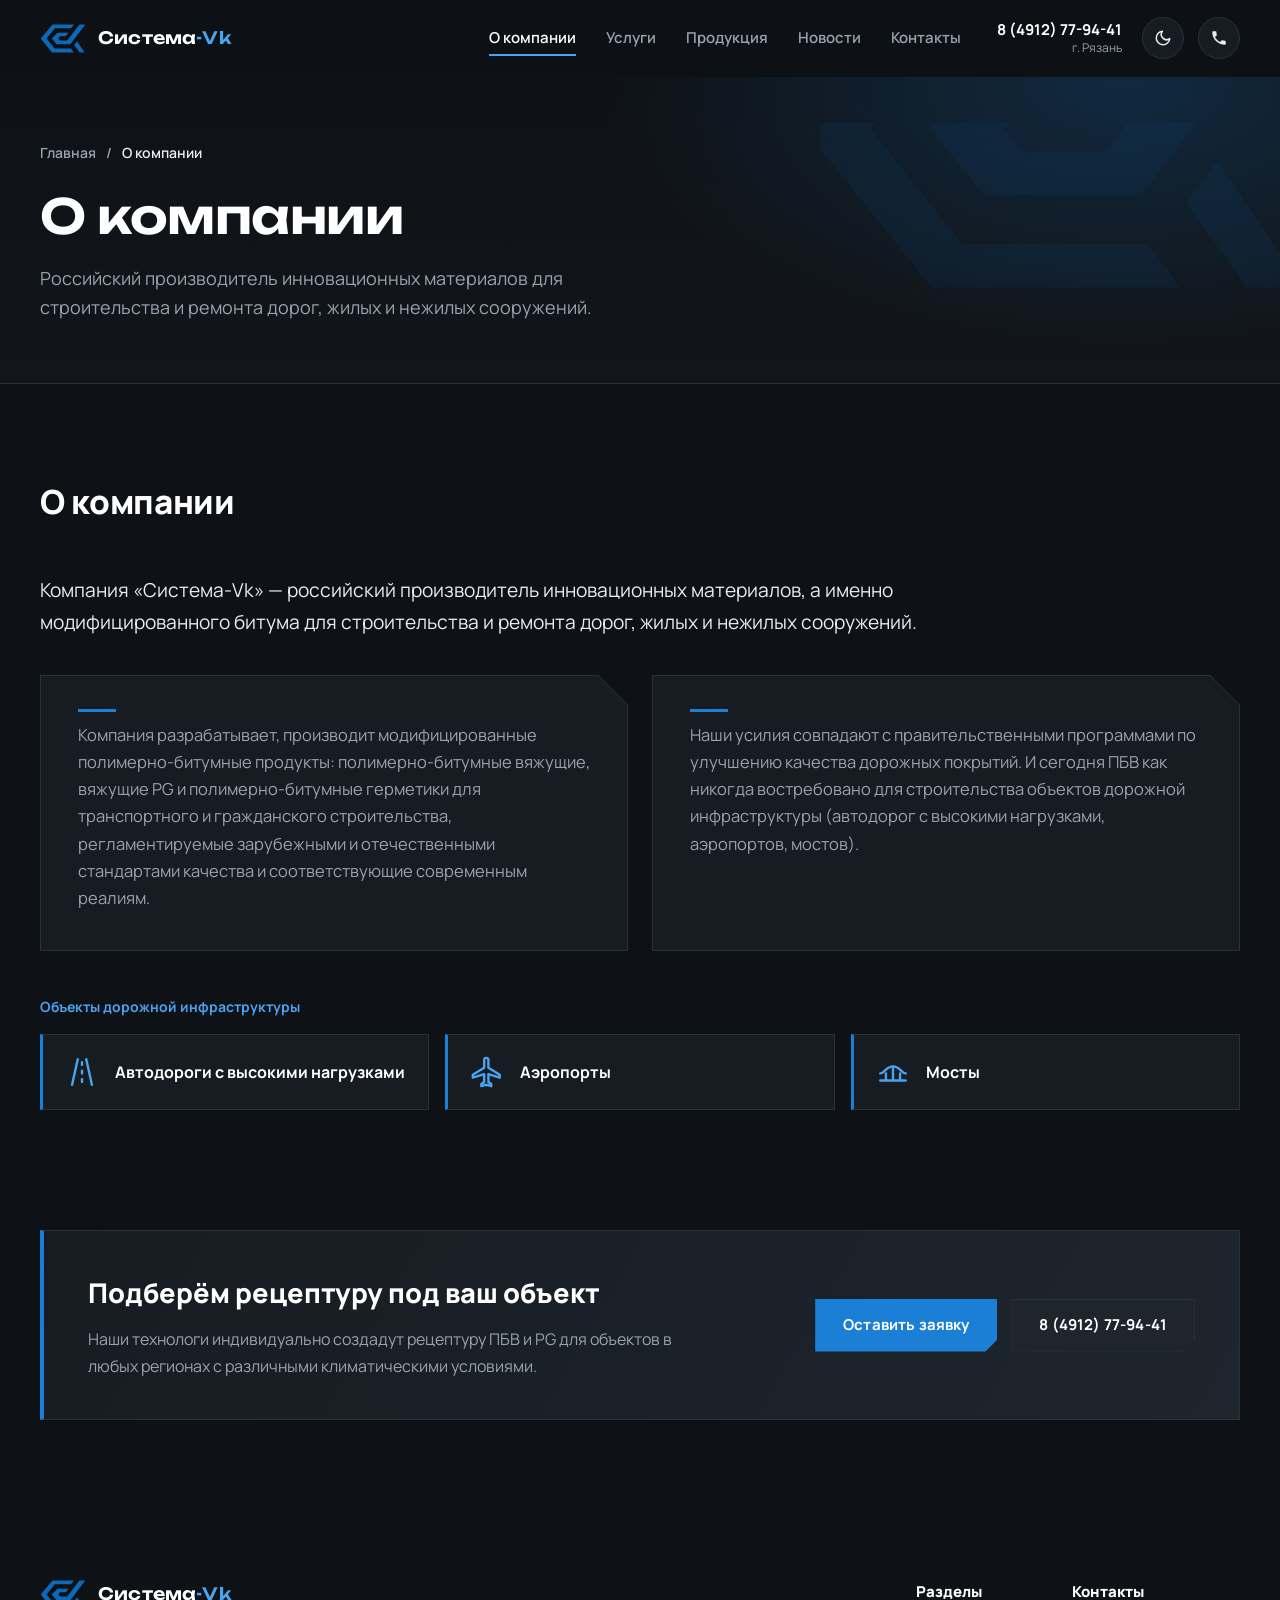
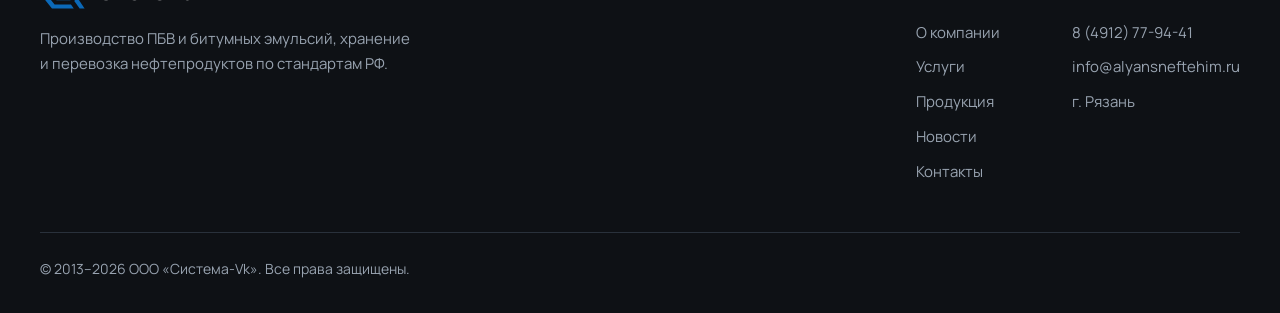
==== commit 1fc86e85: "update 2.1" ====
--- a/about.html
+++ b/about.html
@@ -113,51 +113,6 @@
       </div>
     </section>
 
-    <section class="section section-soft">
-      <div class="container">
-        <div class="section-head reveal">
-          <h2>О продукте</h2>
-        </div>
-
-        <p class="lead reveal">Модифицированный битум ПБВ и PG представляет собой однородную пластичную массу чёрного цвета, состоящую из битумного компаунда с повышенным содержанием СБС полимера, пластификатора, ПАВ, антиоксидантов и адгезионной добавки.</p>
-
-        <h3 class="sub-head reveal">Разрабатывая ПБВ и PG, мы ставили перед собой цель решить следующие задачи:</h3>
-        <ul class="goals">
-          <li class="reveal">Асфальтобетон должен быть мягкий при зимних температурах для того, чтобы снизить низкотемпературное трещинообразование;</li>
-          <li class="reveal">Асфальтобетон должен быть жёсткий при высоких температурах для того, чтобы избежать колееобразования;</li>
-          <li class="reveal">Получение необходимой вязкости, которая позволит без каких-либо проблем использовать вяжущее при изготовлении асфальтобетона, его укладки и уплотнения;</li>
-          <li class="reveal">Высокая стабильность ПБВ и PG с повышенной устойчивостью к старению и процессам окисления;</li>
-          <li class="reveal">Высокая адгезия к минеральной составляющей асфальтобетона.</li>
-        </ul>
-
-        <h3 class="sub-head reveal">На сегодняшний день Компанией разработаны и производятся следующие материалы:</h3>
-        <div class="materials">
-          <article class="card reveal">
-            <div class="card-body">
-              <h3>ПБВ и ПМБ</h3>
-              <p>Для различных типов автомобильных дорог, взлётно-посадочных полос аэропортов, литых асфальтобетонов для мостов, высокоскоростных авто и мототреков.</p>
-            </div>
-          </article>
-          <article class="card reveal">
-            <div class="card-body">
-              <h3>Вяжущее PG</h3>
-              <p>Для различных регионов.</p>
-            </div>
-          </article>
-          <article class="card reveal">
-            <div class="card-body">
-              <h3>Герметик</h3>
-              <p>Для заполнения деформационных швов в аэропортах и заливки трещин при ремонте автомобильных дорог.</p>
-            </div>
-          </article>
-        </div>
-
-        <div class="section-action reveal">
-          <a href="products.html" class="btn btn-primary">Смотреть продукцию</a>
-        </div>
-      </div>
-    </section>
-
     <section class="section cta-section">
       <div class="container">
         <div class="cta reveal">
--- a/about.css
+++ b/about.css
@@ -602,40 +602,12 @@
 .objects li:hover { border-color: var(--accent); transform: translateY(-3px); }
 .objects svg { flex-shrink: 0; width: 34px; height: 34px; color: var(--accent-2); }
 
-.goals { display: grid; grid-template-columns: repeat(2, minmax(0, 1fr)); gap: 14px; }
-.goals li {
-  position: relative;
-  padding: 20px 22px 20px 52px;
-  color: var(--text);
-  background: var(--surface);
-  border: 1px solid var(--line);
-  transition: border-color .3s ease;
-}
-.goals li:hover { border-color: var(--accent); }
-.goals li::before {
-  content: "";
-  position: absolute;
-  top: 26px; left: 22px;
-  width: 12px; height: 12px;
-  background: var(--accent);
-  clip-path: polygon(0 0, 100% 0, 100% calc(100% - 4px), calc(100% - 4px) 100%, 0 100%);
-}
-.goals li:last-child:nth-child(odd) { grid-column: 1 / -1; }
-
-.materials { display: grid; grid-template-columns: repeat(3, minmax(0, 1fr)); gap: 24px; }
-.materials .card h3 { font-size: 22px; }
-.section-action { margin-top: 44px; }
-
 @media (max-width: 960px) {
-  .two-col, .materials { grid-template-columns: 1fr; }
+  .two-col { grid-template-columns: 1fr; }
   .objects { grid-template-columns: 1fr; }
-  .goals { grid-template-columns: 1fr; }
 }
 @media (max-width: 600px) {
   .objects li { padding: 16px 18px; }
-  .goals li { padding: 16px 16px 16px 46px; font-size: 15px; }
-  .goals li::before { top: 22px; left: 18px; }
-  .materials, .two-col { gap: 14px; }
+  .two-col { gap: 14px; }
   .sub-head { margin: 36px 0 18px; }
-  .section-action .btn { width: 100%; }
-}
+}
